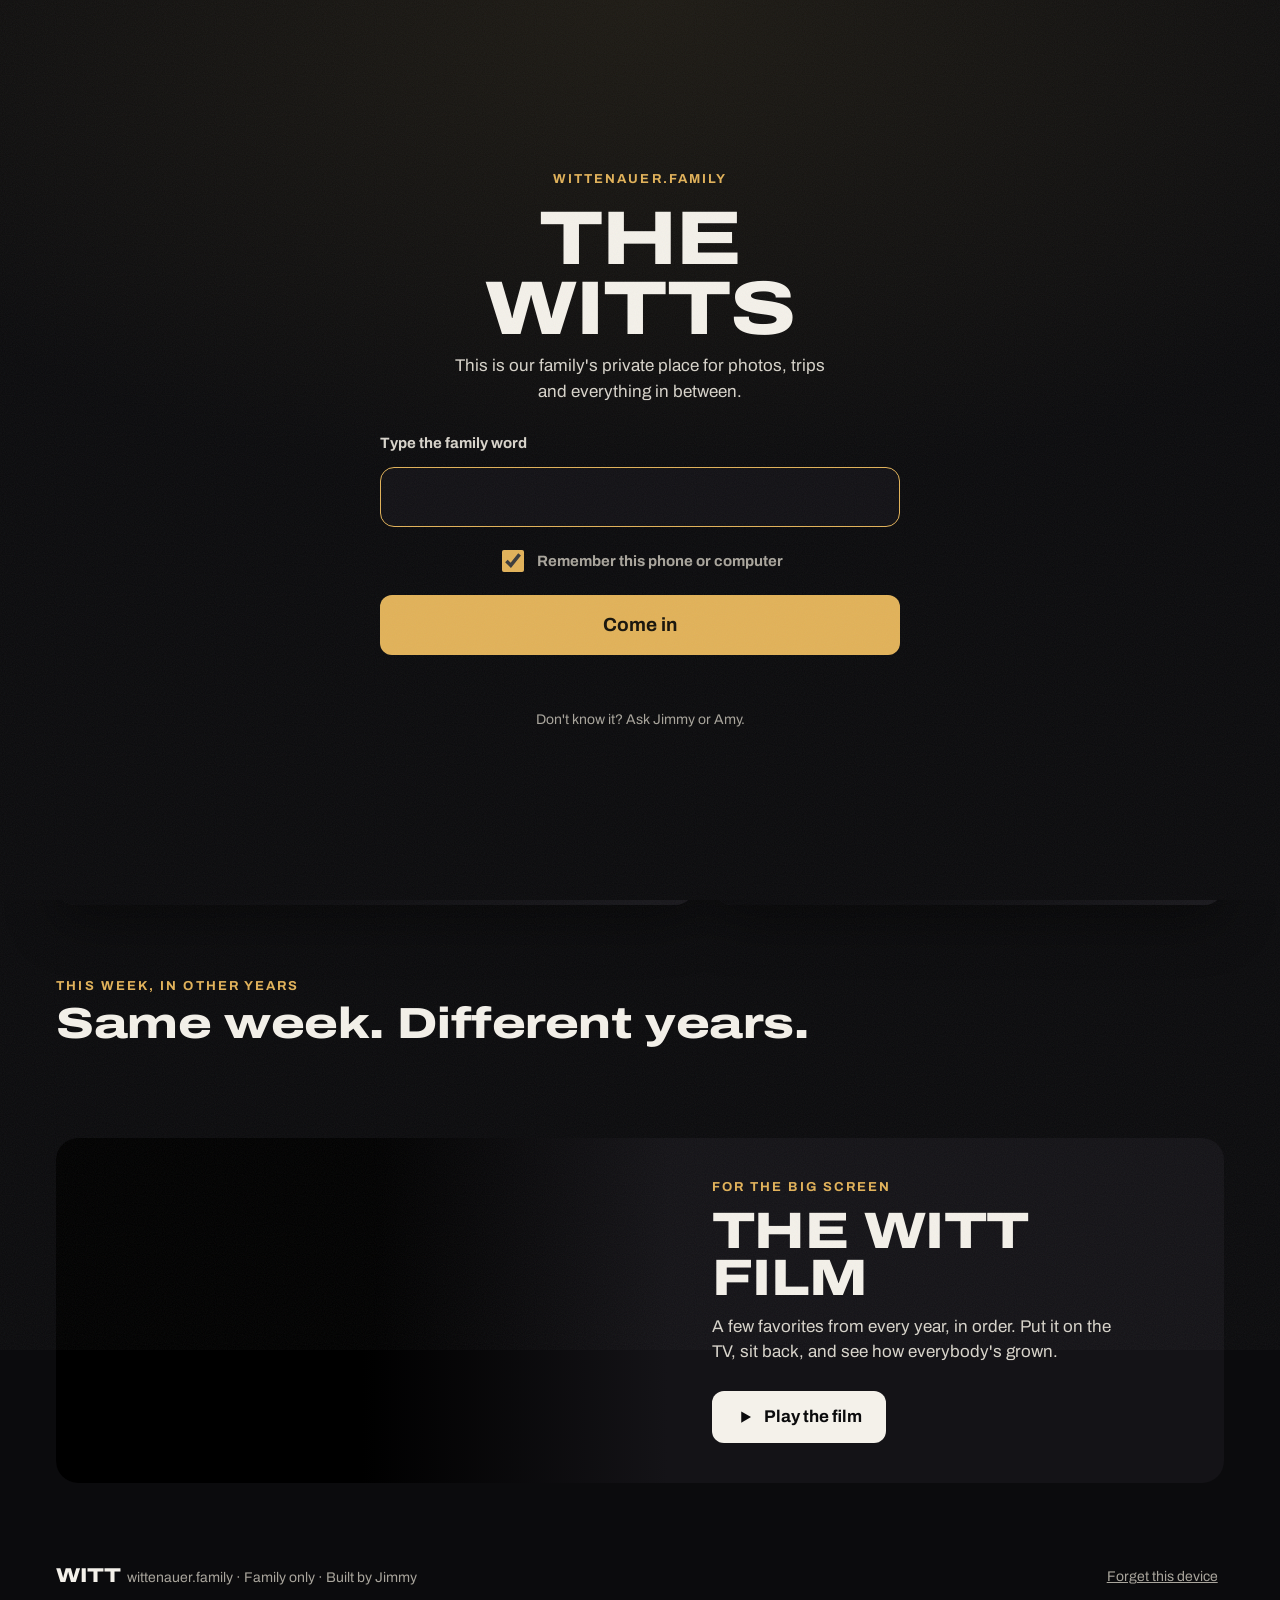
==== index.html @ 907e47e2 "Who's adding: per-person uploads, Just added, new since last visit" ====
<!doctype html>
<html lang="en">
<head>
<meta charset="utf-8">
<meta name="viewport" content="width=device-width,initial-scale=1,viewport-fit=cover">
<meta name="robots" content="noindex,nofollow">
<meta name="witt-root" content="./">
<meta name="theme-color" content="#0B0B0D">
<link rel="icon" href="favicon.png" type="image/png">
<link rel="apple-touch-icon" href="apple-touch-icon.png">
<link rel="manifest" href="manifest.webmanifest">
<meta name="apple-mobile-web-app-title" content="The Witts">
<title>The Wittenauers</title>
<link rel="preconnect" href="https://fonts.googleapis.com">
<link rel="preconnect" href="https://fonts.gstatic.com" crossorigin>
<link rel="stylesheet" href="https://fonts.googleapis.com/css2?family=Archivo:wdth,wght@62..125,400..900&display=swap">
<link rel="stylesheet" href="assets/witt.css?v=4">
<style>
/* ---------- Hero: the family film ---------- */
.hero{position:relative;height:74vh;height:74svh;min-height:560px;overflow:hidden;background:#000}
.hf{position:absolute;inset:0;opacity:0;transition:opacity 1.6s ease}
.hf.on{opacity:1}
.hf img{width:100%;height:100%;object-fit:cover}
.shade{position:absolute;inset:0;background:
  linear-gradient(to bottom,rgba(11,11,13,.7) 0%,rgba(11,11,13,0) 24%),
  linear-gradient(to top,#0B0B0D 0%,rgba(11,11,13,.72) 34%,rgba(11,11,13,.12) 70%),
  linear-gradient(90deg,rgba(11,11,13,.6) 0%,rgba(11,11,13,0) 60%)}
.top{position:absolute;top:0;left:0;right:0;z-index:5;display:flex;align-items:center;justify-content:space-between;gap:16px;padding:22px clamp(20px,4.4vw,64px);padding-top:max(22px,env(safe-area-inset-top))}
.logo{display:flex;align-items:baseline;gap:12px}
.logo b{font-size:28px}
.logo span{font-size:13px;letter-spacing:.16em;text-transform:uppercase;color:var(--ink2)}
.top nav{display:flex;gap:6px}
.top nav a{min-height:44px;display:inline-flex;align-items:center;padding:0 16px;border-radius:22px;font-weight:600;font-size:15px;color:var(--ink2)}
.top nav a:hover{color:var(--ink);background:rgba(255,255,255,.1)}
.navadd{min-height:44px;display:inline-flex;align-items:center;gap:8px;padding:0 18px;border-radius:22px;border:0;background:var(--gold);color:var(--gold-ink);font-weight:700;font-size:15px;cursor:pointer;margin-left:6px}
.navadd svg{width:16px;height:16px}
.stamp{position:absolute;z-index:5;top:96px;right:clamp(20px,4.4vw,64px);text-align:right;opacity:0;transition:opacity .8s}
.unlocked .stamp{opacity:1}
.stamp .sy{font-size:44px;line-height:1;transition:opacity .5s}
.stamp .sl{font-size:14px;color:var(--ink2);margin-top:4px;transition:opacity .5s}
.segs{display:flex;gap:4px;justify-content:flex-end;margin-top:12px}
.segs i{width:22px;height:3px;border-radius:2px;background:rgba(255,255,255,.25);overflow:hidden;position:relative}
.segs i.done{background:rgba(226,178,89,.75)}
.segs i.cur::after{content:"";position:absolute;inset:0;background:var(--gold);transform-origin:left;animation:seg 6s linear forwards}
@keyframes seg{from{transform:scaleX(0)}to{transform:scaleX(1)}}
.head{position:absolute;z-index:5;left:clamp(20px,4.4vw,64px);right:clamp(20px,4.4vw,64px);bottom:96px}
.head .eyebrow{opacity:0;transform:translateY(10px);transition:all .8s .3s}
.head h1{margin:12px 0 0;font-size:clamp(28px,8.3vw,124px);white-space:nowrap}
.head h1 .l1{display:block;font-size:max(14px,.42em);letter-spacing:.02em;margin-bottom:.12em;color:var(--ink2)}
.head h1 .w{display:inline-block;opacity:0;transform:translateY(30px)}
.unlocked .head h1 .w{animation:rise 1s cubic-bezier(.2,.7,.2,1) forwards}
.unlocked .head .eyebrow{opacity:1;transform:none}
.instant .head h1 .w{animation-duration:.01s!important;animation-delay:0s!important}
.head .row{display:flex;align-items:center;gap:18px;flex-wrap:wrap;margin-top:22px;opacity:0;transition:opacity .8s .9s}
.unlocked .head .row{opacity:1}
.head .row p{margin:0;font-size:clamp(17px,1.6vw,21px);color:var(--ink2)}
@keyframes rise{to{opacity:1;transform:none}}

/* ---------- The two doors ---------- */
.doors{position:relative;z-index:6;margin:-64px auto 0;max-width:1440px;padding:0 clamp(20px,4.4vw,64px);display:grid;grid-template-columns:1.25fr 1fr;gap:18px}
.door{position:relative;display:block;min-height:250px;border-radius:20px;overflow:hidden;background:var(--bg3);isolation:isolate;box-shadow:0 20px 50px rgba(0,0,0,.45);transition:transform .25s ease, box-shadow .25s ease}
.door:hover{transform:translateY(-4px);box-shadow:0 28px 60px rgba(0,0,0,.55)}
.door .bgi{position:absolute;inset:0;z-index:-2;opacity:0;transition:opacity 1s ease, transform 1.2s ease}
.door .bgi.on{opacity:1}
.door:hover .bgi{transform:scale(1.04)}
.door .bgi img{width:100%;height:100%;object-fit:cover}
.door::before{content:"";position:absolute;inset:0;z-index:-1;background:linear-gradient(90deg,rgba(8,8,10,.92) 0%,rgba(8,8,10,.72) 45%,rgba(8,8,10,.15) 100%)}
.door .in{padding:26px 28px;display:flex;flex-direction:column;height:100%;min-height:250px;justify-content:space-between;gap:16px}
.door h2{margin:8px 0 6px;font-size:clamp(30px,3.2vw,46px)}
.door p{margin:0;color:var(--ink2);max-width:420px;font-size:16px}
.door .go{display:inline-flex;align-items:center;gap:10px;font-weight:700;color:var(--gold)}
.door .go svg{width:20px;height:20px;transition:transform .2s}
.door:hover .go svg{transform:translateX(4px)}
.badge.new::before{content:"";width:8px;height:8px;border-radius:50%;background:var(--live);box-shadow:0 0 0 4px rgba(255,90,78,.25)}
.badge{display:inline-flex;align-items:center;gap:8px;font-size:13px;letter-spacing:.14em;text-transform:uppercase;font-weight:800;color:var(--gold)}
.live-dot{width:10px;height:10px;border-radius:5px;background:var(--live);box-shadow:0 0 0 0 rgba(255,90,78,.7);animation:pulse 1.8s infinite}
@keyframes pulse{0%{box-shadow:0 0 0 0 rgba(255,90,78,.6)}70%{box-shadow:0 0 0 10px rgba(255,90,78,0)}100%{box-shadow:0 0 0 0 rgba(255,90,78,0)}}
.week{display:flex;gap:6px;margin-top:2px}
.week span{width:34px;height:34px;border-radius:17px;display:grid;place-items:center;font-size:13px;font-weight:800;border:1.5px solid rgba(255,255,255,.28);color:var(--ink2)}
.week span.past{background:rgba(226,178,89,.22);border-color:transparent;color:var(--ink)}
.week span.now{background:var(--gold);border-color:var(--gold);color:var(--gold-ink)}
.strip{display:flex;gap:8px;margin-top:4px}
.strip i{width:64px;height:64px;border-radius:10px;overflow:hidden;display:block}
.strip i img{width:100%;height:100%;object-fit:cover;opacity:0;transition:opacity .6s}
.strip i img.on{opacity:1}

/* ---------- Sections ---------- */
.facerow{display:flex;gap:22px;overflow-x:auto;scrollbar-width:none;padding:6px 4px 10px;-webkit-overflow-scrolling:touch}
.facerow::-webkit-scrollbar{display:none}
.hface{flex:none;width:112px;text-align:center;color:var(--ink)}
.hface i{display:block;width:112px;height:112px;border-radius:50%;overflow:hidden;position:relative;background:#1C1B20;box-shadow:0 0 0 2px rgba(255,255,255,.08);transition:box-shadow .25s ease, transform .25s ease}
.hface i b{position:absolute;inset:0;display:grid;place-items:center;font-size:40px;font-stretch:125%;font-weight:800;color:#5A5760}
.hface i img{position:relative;width:100%;height:100%;object-fit:cover;opacity:0;transition:opacity .6s ease}
.hface i img.on{opacity:1}
@media (hover:hover){.hface:hover i{box-shadow:0 0 0 3px var(--gold);transform:translateY(-3px)}}
.hface:focus-visible i{box-shadow:0 0 0 3px var(--gold);transform:translateY(-3px)}
.hface:focus-visible{outline:none}
.hface .nm{display:block;margin-top:10px;font-weight:700;font-size:16px;white-space:nowrap;overflow:hidden;text-overflow:ellipsis}
@media (max-width:820px){.facerow{gap:14px;margin:0 -20px;padding:6px 20px 10px}.hface{width:86px}.hface i{width:86px;height:86px}.hface i b{font-size:32px}.hface .nm{font-size:15px}}
.sec{max-width:1440px;margin:0 auto;padding:72px clamp(20px,4.4vw,64px) 0}
.sec h2.t{margin:8px 0 22px;font-size:clamp(28px,3.4vw,48px)}
.cards{display:grid;grid-template-columns:repeat(3,minmax(0,1fr));gap:18px}
.card{position:relative;display:block;border-radius:16px;overflow:hidden;aspect-ratio:4/3}
.card img{width:100%;height:100%;object-fit:cover;opacity:0;transition:opacity .8s, transform .6s}
.card img.on{opacity:1}
.card:hover img{transform:scale(1.04)}
.card .ov{position:absolute;inset:auto 0 0 0;padding:70px 20px 18px;background:linear-gradient(to top,rgba(0,0,0,.85),rgba(0,0,0,0))}
.card .ov b{display:block;font-size:22px;font-stretch:125%;font-weight:800;line-height:1.1}
.card .ov small{font-size:13px;letter-spacing:.12em;text-transform:uppercase;font-weight:800;color:var(--gold)}
.film{position:relative;display:grid;grid-template-columns:1.1fr 1fr;align-items:center;gap:0;border-radius:22px;overflow:hidden;background:var(--bg2);min-height:340px}
.film .poster{position:relative;height:100%;min-height:340px;background:#000}
.film .poster img{position:absolute;inset:0;width:100%;height:100%;object-fit:cover;object-position:50% 28%;opacity:0;transition:opacity 1s}
.film .poster img.on{opacity:.9}
.film .poster::after{content:"";position:absolute;inset:0;background:linear-gradient(90deg,rgba(20,19,23,0) 50%,var(--bg2) 100%)}
.film .txt{padding:40px 44px}
.film h2{margin:10px 0 12px;font-size:clamp(34px,4vw,60px)}
.film p{margin:0 0 26px;color:var(--ink2);max-width:420px}
footer{max-width:1440px;margin:0 auto;padding:72px clamp(20px,4.4vw,64px) max(48px,env(safe-area-inset-bottom));display:flex;justify-content:space-between;align-items:center;gap:16px;flex-wrap:wrap;color:var(--mute);font-size:14px}
footer button{background:none;border:0;color:var(--mute);text-decoration:underline;cursor:pointer;min-height:44px;font-size:14px}

/* ---------- Phone ---------- */
@media (max-width:820px){
  .hero{height:56vh;height:56svh;min-height:430px}
  .top nav{display:none}
  .stamp{top:max(26px,env(safe-area-inset-top));right:20px}
  .stamp .sy{font-size:26px}
  .segs{margin-top:8px}
  .stamp .sl{display:none}
  .segs i{width:12px}
  .head{bottom:58px}
  .head .row{margin-top:14px}
  .head .row p{display:none}
  .head .row{gap:10px}
  #playHero{display:none}
  .head .btn{min-height:46px;padding:0 18px;font-size:15px}
  .doors{grid-template-columns:1fr;margin-top:-34px;gap:14px}
  .door,.door .in{min-height:0}
  .door .in{padding:20px 20px 18px;gap:12px}
  .door::before{background:linear-gradient(90deg,rgba(8,8,10,.94) 0%,rgba(8,8,10,.8) 60%,rgba(8,8,10,.58) 100%)}
  .shade{background:linear-gradient(to bottom,rgba(11,11,13,.7) 0%,rgba(11,11,13,0) 22%),linear-gradient(to top,#0B0B0D 0%,rgba(11,11,13,.82) 38%,rgba(11,11,13,.2) 72%)}
  .door h2{font-size:30px;margin:6px 0 4px}
  .door p{font-size:15px}
  .week span{width:31px;height:31px;font-size:13px}
  .strip{display:none}
  .sec{padding-top:52px}
  .cards{display:flex;overflow-x:auto;scroll-snap-type:x mandatory;scroll-padding:0 20px;gap:12px;margin:0 -20px;padding:0 20px 6px;scrollbar-width:none}
  .cards::-webkit-scrollbar{display:none}
  .card{flex:0 0 78%;scroll-snap-align:start}
  .film{grid-template-columns:1fr}
  .film .poster{min-height:220px}
  .film .poster::after{background:linear-gradient(to bottom,rgba(20,19,23,0) 55%,var(--bg2) 100%)}
  .film .txt{padding:6px 22px 26px}
  .film .btn{width:100%}
}
</style>
<script src="assets/photos.js?v=3"></script>
<script src="assets/vault.js?v=4"></script>
</head>
<body>

<div class="gate" id="gate">
  <div class="grain" aria-hidden="true"></div>
  <div class="gate-in">
    <div class="eyebrow">wittenauer.family</div>
    <h1 class="xd"><span style="animation-delay:.1s">THE</span> <span style="animation-delay:.35s">WITTS</span></h1>
    <p>This is our family's private place for photos, trips and everything in between.</p>
    <form autocomplete="off">
      <label for="word">Type the family word</label>
      <input id="word" name="word" type="text" autocapitalize="none" autocorrect="off" spellcheck="false" enterkeyhint="go" required>
      <label class="remember"><input id="remember" type="checkbox" checked> Remember this phone or computer</label>
      <button class="btn btn-gold" type="submit" style="width:100%;min-height:60px;font-size:19px">Come in</button>
      <div class="err" role="alert"></div>
    </form>
    <div class="help">Don't know it? Ask Jimmy or Amy.</div>
  </div>
</div>

<header class="hero" id="hero">
  <div class="hf"></div><div class="hf"></div>
  <div class="shade"></div>
  <div class="top">
    <a class="logo" href="./"><b class="xd">WITT</b><span>Family</span></a>
    <nav aria-label="Main">
      <a href="photos/">Photos</a>
      <a href="hiltonhead/" id="navTrip">Hilton Head</a>
      <button type="button" class="navadd" data-add><svg viewBox="0 0 24 24" fill="none" stroke="currentColor" stroke-width="2.2" stroke-linecap="round" stroke-linejoin="round" aria-hidden="true"><path d="M12 16V4M6 10l6-6 6 6M4 20h16"/></svg>Add photos</button>
    </nav>
  </div>
  <div class="stamp" aria-live="polite"><div class="sy xd" id="sy"></div><div class="sl" id="sl"></div><div class="segs" id="segs" aria-hidden="true"></div></div>
  <div class="head">
    <div class="eyebrow">Every Witt, every year</div>
    <h1 class="xd"><span class="l1"><span class="w" style="animation-delay:.15s">THE</span></span><span class="w" style="animation-delay:.35s">WITTENAUERS</span></h1>
    <div class="row">
      <button class="btn btn-gold btn-add" type="button" data-add><svg viewBox="0 0 24 24" fill="none" stroke="currentColor" stroke-width="2.2" stroke-linecap="round" stroke-linejoin="round" aria-hidden="true"><path d="M12 16V4M6 10l6-6 6 6M4 20h16"/></svg>Add photos &amp; videos</button>
      <button class="btn btn-glass" id="playHero" type="button">
        <svg width="18" height="18" viewBox="0 0 24 24" fill="currentColor" aria-hidden="true"><path d="M7 4.5v15l13-7.5z"/></svg>Play the family film</button>
      <p>Our photos, our trips, and our people. All in one place.</p>
    </div>
  </div>
</header>

<main>
  <section class="doors" aria-label="Where to?">
    <a class="door" id="tripDoor" href="hiltonhead/">
      <div class="bgi" data-id="b21a"></div>
      <div class="in">
        <div>
          <div class="badge" id="tripBadge"><i class="live-dot" id="tripDot" hidden></i><span id="tripStatus">The trip app</span></div>
          <h2 class="xd">HILTON HEAD 2026</h2>
          <p id="tripLine">Today's plan, the Witt Cup scoreboard, and the trip genie.</p>
        </div>
        <div class="week" id="week" aria-hidden="true"></div>
        <span class="go">Open the trip app <svg viewBox="0 0 24 24" fill="none" stroke="currentColor" stroke-width="2.2" stroke-linecap="round" stroke-linejoin="round" aria-hidden="true"><path d="M5 12h14M13 6l6 6-6 6"/></svg></span>
      </div>
    </a>
    <a class="door" id="photoDoor" href="photos/">
      <div class="bgi" data-id="c19a"></div>
      <div class="in">
        <div>
          <div class="badge" id="photoBadge">Family photos</div>
          <h2 class="xd">FAMILY PHOTOS</h2>
          <p>Christmas mornings, beach weeks, the wedding. Tap any photo to see it big or save it.</p>
        </div>
        <div class="strip" aria-hidden="true"><i class="shim"><img data-lazy="w26m" alt=""></i><i class="shim"><img data-lazy="b21b" alt=""></i><i class="shim"><img data-lazy="e19b" alt=""></i><i class="shim"><img data-lazy="c25d" alt=""></i></div>
        <span class="go">Open photos <svg viewBox="0 0 24 24" fill="none" stroke="currentColor" stroke-width="2.2" stroke-linecap="round" stroke-linejoin="round" aria-hidden="true"><path d="M5 12h14M13 6l6 6-6 6"/></svg></span>
      </div>
    </a>
  </section>

  <section class="sec" id="peopleSec" hidden>
    <div class="eyebrow">Find yourself</div>
    <h2 class="t xd">Tap a face. See every photo.</h2>
    <div class="facerow" id="facerow"></div>
  </section>

  <section class="sec" id="weekSec">
    <div class="eyebrow" id="weekEyebrow">This week, in other years</div>
    <h2 class="t xd" id="weekTitle">Same week. Different years.</h2>
    <div class="cards" id="cards"></div>
  </section>

  <section class="sec">
    <div class="film">
      <div class="poster"><img data-lazy="w26m" alt="Amy dancing at the wedding"></div>
      <div class="txt">
        <div class="eyebrow">For the big screen</div>
        <h2 class="xd">THE WITT FILM</h2>
        <p>A few favorites from every year, in order. Put it on the TV, sit back, and see how everybody's grown.</p>
        <button class="btn btn-light" id="playFilm" type="button">
          <svg width="18" height="18" viewBox="0 0 24 24" fill="currentColor" aria-hidden="true"><path d="M7 4.5v15l13-7.5z"/></svg>Play the film</button>
      </div>
    </div>
  </section>
</main>

<footer>
  <span><b class="xd" style="color:var(--ink);font-size:20px">WITT</b>&nbsp;&nbsp;wittenauer.family · Family only · Built by Jimmy</span>
  <button type="button" id="forget">Forget this device</button>
</footer>

<script>
(function () {
  "use strict";
  var P = window.WITT_PHOTOS, byId = {};
  P.forEach(function (p) { byId[p.id] = p; });
  var small = matchMedia("(max-width: 820px)").matches;
  var SIZE = small ? "m" : "f";
  var MON = ["Jan","Feb","Mar","Apr","May","Jun","Jul","Aug","Sep","Oct","Nov","Dec"];

  /* The film in the hero: a few favorites from each year, in order. */
  var SLIDES = [
    ["e19a", "2019", "Easter at the house"],
    ["c19a", "2019", "Christmas morning"],
    ["b21a", "2021", "Beach week"],
    ["b21b", "2021", "On the beach"],
    ["s22a", "2022", "Summer by the water"],
    ["b24a", "2024", "Beach week, again"],
    ["c25c", "2025", "Christmas"],
    ["w26j", "2026", "The wedding"],
    ["w26m", "2026", "The dance"]
  ];
  var layers = document.querySelectorAll(".hf"), cur = 0, idx = -1, segs = document.getElementById("segs"), kb = 0;
  var reduce = matchMedia("(prefers-reduced-motion: reduce)").matches;
  SLIDES.forEach(function () { segs.appendChild(document.createElement("i")); });
  /* Each slide waits until its photo is ready, so slow connections never pile up. */
  function nextSlide() {
    var k = (idx + 1) % SLIDES.length, s = SLIDES[k], p = byId[s[0]];
    return Vault.url(s[0], SIZE).then(function (u) {
      return new Promise(function (res) {
        var im = new Image(); im.onload = im.onerror = function () { res(u); }; im.src = u;
      });
    }).then(function (u) {
      idx = k;
      var nx = 1 - cur, L = layers[nx];
      L.innerHTML = '<img alt="' + p.caption + '" src="' + u + '" style="object-position:' + p.focus + '">';
      if (!reduce) L.firstChild.classList.add("kb" + (kb++ % 4 + 1));
      requestAnimationFrame(function () { L.classList.add("on"); layers[cur].classList.remove("on"); cur = nx; });
      document.getElementById("sy").textContent = s[1]; document.getElementById("sl").textContent = s[2];
      [].forEach.call(segs.children, function (el, n) { el.className = n < idx ? "done" : (n === idx ? "cur" : ""); });
      Vault.url(SLIDES[(idx + 1) % SLIDES.length][0], SIZE);
      setTimeout(nextSlide, 6000);
    }).catch(function () { setTimeout(nextSlide, 3000); });
  }

  /* Hilton Head card: changes itself before, during and after the trip. Dates are in the locked settings. */
  function trip(cfg) {
    var T = cfg.trip, t = Witt.todayNY(), d = Witt.dayDiff(T.start, t);
    var door = document.getElementById("tripDoor"), st = document.getElementById("tripStatus"), dot = document.getElementById("tripDot"), line = document.getElementById("tripLine");
    var wk = document.getElementById("week"), L = ["S", "M", "T", "W", "T", "F", "S"], days = Witt.dayDiff(T.start, T.end) + 1;
    if (t > T.gone) { door.remove(); var n = document.getElementById("navTrip"); if (n) n.remove(); document.querySelector(".doors").style.gridTemplateColumns = "1fr"; return; }
    for (var k = 0; k < days; k++) { var s = document.createElement("span"); s.textContent = L[k % 7]; if (k < d) s.className = "past"; if (k === d) s.className = "now"; wk.appendChild(s); }
    if (d < 0) { st.textContent = d === -1 ? "Starts tomorrow" : "Starts in " + (-d) + " days"; }
    else if (t <= T.end) { dot.hidden = false; st.textContent = "Live · Day " + (d + 1) + " of " + days; door.setAttribute("aria-label", "Hilton Head 2026, live now, day " + (d + 1) + " of " + days + ". Open the trip app."); }
    else { st.textContent = "That's a wrap"; line.textContent = "Relive the week: the plan, the Witt Cup results, and everyone's photos."; wk.querySelectorAll("span").forEach(function (s) { s.className = "past"; }); }
  }

  /* This week, in other years (falls back to favorites when nothing matches). */
  function week(pool, thin) {
    var t = Witt.todayNY(), list = Witt.thisWeekOtherYears(pool || P, t, 10), box = document.getElementById("cards");
    if (thin) { /* one photo per year so the three cards feel different */
      var seen = {}; list = list.filter(function (p) { return !p.video; }).filter(function (p) { var y = p.date.slice(0, 4); if (seen[y]) return false; seen[y] = 1; return true; });
      document.getElementById("weekEyebrow").textContent = "This week, in other years";
      document.getElementById("weekTitle").textContent = "Same week. Different years.";
    }
    list = list.slice(0, 3); box.innerHTML = "";
    if (!list.length) {
      document.getElementById("weekEyebrow").textContent = "From the family archive";
      document.getElementById("weekTitle").textContent = "A few favorites.";
      list = ["b21a", "c19a", "w26m"].map(function (id) { return byId[id]; });
    }
    list.forEach(function (p) {
      var a = document.createElement("a"); a.className = "card shim"; a.href = "photos/#p=" + p.id;
      var dd = p.date.split("-"), date = small ? MON[+dd[1] - 1] + " " + (+dd[2]) : Witt.prettyDate(p.date);
      var when = p.ago ? (p.ago === 1 ? "1 year ago" : p.ago + " years ago") + " · " + date : Witt.prettyDate(p.date);
      var cap = p.caption || Witt.prettyDate(p.date);
      if (!p.caption && p.ago) when = (p.ago === 1 ? "1 year ago" : p.ago + " years ago") + (p.dd === 0 ? " today" : " this week");
      a.innerHTML = '<img alt="' + cap + '" style="object-position:' + (p.focus || "50% 40%") + '"><div class="ov"><small>' + when + '</small><b>' + cap + '</b></div>';
      box.appendChild(a); lazyOne(a.querySelector("img"), p, "m");
    });
  }

  function load(img, id, size) { return Vault.url(id, size).then(function (u) { img.onload = function () { img.classList.add("on"); }; img.src = u; }); }
  function lazyOne(img, p, size) {
    var go = function () { Witt.src(p, size).then(function (u) { img.onload = function () { img.classList.add("on"); }; img.src = u; }); };
    if (!("IntersectionObserver" in window)) return go();
    var o = new IntersectionObserver(function (es) { if (es[0].isIntersecting) { o.disconnect(); go(); } }, { rootMargin: "300px" }); o.observe(img);
  }
  /* Everything below the first screen loads only as it scrolls into view. */
  function lazyAll() {
    var imgs = [].slice.call(document.querySelectorAll("img[data-lazy]")).filter(function (i) { return !(small && i.closest(".strip")); });
    var go = function (i) { load(i, i.dataset.lazy, i.closest(".strip") ? "t" : "m"); };
    if (!("IntersectionObserver" in window)) { imgs.forEach(go); return; }
    var io = new IntersectionObserver(function (es) { es.forEach(function (e) { if (e.isIntersecting) { io.unobserve(e.target); go(e.target); } }); }, { rootMargin: "300px" });
    imgs.forEach(function (i) { io.observe(i); });
  }
  function doorArt() {
    document.querySelectorAll(".door .bgi").forEach(function (b) {
      var p = byId[b.dataset.id];
      Vault.url(p.id, "m").then(function (u) { b.innerHTML = '<img alt="" src="' + u + '" style="object-position:' + p.focus + '">'; b.classList.add("on"); });
    });
  }

  function open() {
    var years = P.filter(function (p) { return p.date; }).map(function (p) { return p.date.slice(0, 4); }).sort();
    document.getElementById("photoBadge").textContent = P.length + " photos · " + years[0] + " to " + years[years.length - 1];
    Vault.config().then(trip).catch(function () {});
    week();
    /* Then swap in the full family library: real counts and more "this week" moments. */
    Witt.library().then(function (lib) {
      var items = lib.items; if (!items.length) return;
      LIBITEMS = items;
      var v = items.filter(function (p) { return p.video; }).length, ys = items.map(function (p) { return p.date.slice(0, 4); }).sort();
      document.getElementById("photoBadge").textContent = (items.length - v).toLocaleString() + " photos · " + v + " videos · since " + ys[0];
      if (Witt.thisWeekOtherYears(items, Witt.todayNY(), 10).length) week(items, true);
      try { faceRow(); } catch (e) {}
      Witt.uploaders().catch(function () {});
      Witt.uploads().then(function (list) {
        var n = Witt.newCount(list, Witt.seenMark());
        if (!n) return;
        var b = document.getElementById("photoBadge"); b.textContent = n.toLocaleString() + " new since your last visit"; b.classList.add("new");
      }).catch(function () {});
    }).catch(function () {});
    nextSlide().then(function () { doorArt(); lazyAll(); });
  }
  /* A circle for every named Witt; each one opens their page in Photos. */
  function faceRow() {
    var facesP = Witt.faces(); facesP.catch(function () {});
    Witt.people().then(function (list) {
      if (!list.length) return;
      var row = document.getElementById("facerow"); row.innerHTML = "";
      list.forEach(function (person) {
        var a = document.createElement("a"); a.className = "hface"; a.href = "photos/#person=" + encodeURIComponent(person.id); a.dataset.pid = person.id;
        a.setAttribute("aria-label", person.name + ", " + person.items.length + " photos and videos");
        var i = document.createElement("i"), b = document.createElement("b"), nm = document.createElement("span");
        b.textContent = person.first.charAt(0).toUpperCase(); b.setAttribute("aria-hidden", "true"); i.appendChild(b);
        nm.className = "nm"; nm.textContent = person.first; a.appendChild(i); a.appendChild(nm); row.appendChild(a);
      });
      document.getElementById("peopleSec").hidden = false;
      facesP.then(function (f) {
        row.querySelectorAll(".hface").forEach(function (a) {
          var u = f[a.dataset.pid]; if (!u) return;
          var img = new Image(); img.alt = ""; img.onload = function () { img.classList.add("on"); }; img.src = u; a.querySelector("i").appendChild(img);
        });
      }).catch(function () {});
    }).catch(function () {});
  }
  var LIBITEMS = null;
  var film = function () { Witt.playFilm(LIBITEMS ? Witt.familyFilm(LIBITEMS, 14) : Witt.familyFilm(P), { label: "The Witt film" }); };
  document.getElementById("playHero").onclick = film;
  document.getElementById("playFilm").onclick = film;
  document.querySelectorAll("[data-add]").forEach(function (b) { b.onclick = Witt.addPhotos; });
  document.getElementById("forget").onclick = function () { Vault.forget(); location.reload(); };
  Witt.wireGate(open);
})();
</script>
</body>
</html>
---- assets/witt.css ----
/* wittenauer.family — shared look (Cinema) */
:root{
  --bg:#0B0B0D; --bg2:#141317; --bg3:#1C1B20; --line:#2A2930;
  --ink:#F4F1EA; --ink2:#D8D4CB; --mute:#A9A59C;
  --gold:#E2B259; --gold-ink:#17130A;
  --live:#FF5A4E;
  --r:14px;
  color-scheme:dark;
}
*{box-sizing:border-box}
html{-webkit-text-size-adjust:100%;text-size-adjust:100%}
body{margin:0;background:var(--bg);color:var(--ink);font-family:Archivo,system-ui,-apple-system,sans-serif;font-size:17px;line-height:1.5;-webkit-font-smoothing:antialiased}
a{color:inherit;text-decoration:none}
button{font:inherit;color:inherit}
img{display:block;max-width:100%}
[hidden]{display:none!important}
:focus-visible{outline:3px solid var(--gold);outline-offset:3px;border-radius:6px}
.xd{font-stretch:125%;font-weight:800;letter-spacing:-.01em;line-height:.92}
.eyebrow{font-size:13px;letter-spacing:.16em;text-transform:uppercase;font-weight:700;color:var(--gold)}
.sr{position:absolute;width:1px;height:1px;overflow:hidden;clip:rect(0 0 0 0);white-space:nowrap}

.btn{display:inline-flex;align-items:center;justify-content:center;gap:10px;min-height:52px;padding:0 24px;border-radius:12px;border:0;font-weight:700;font-size:17px;cursor:pointer;white-space:nowrap;transition:transform .15s ease, background .2s ease}
.btn:active{transform:scale(.97)}
.btn-light{background:var(--ink);color:var(--bg)}
.btn-gold{background:var(--gold);color:var(--gold-ink)}
.btn-glass{background:rgba(255,255,255,.14);color:var(--ink);-webkit-backdrop-filter:blur(10px);backdrop-filter:blur(10px)}
.btn-glass:hover{background:rgba(255,255,255,.22)}
.icon-btn{width:48px;height:48px;border-radius:24px;border:0;display:grid;place-items:center;background:rgba(255,255,255,.12);cursor:pointer;-webkit-backdrop-filter:blur(10px);backdrop-filter:blur(10px)}
.icon-btn:hover{background:rgba(255,255,255,.22)}
.icon-btn svg{width:22px;height:22px}

/* ---------- The family-word door ---------- */
.gate{position:fixed;inset:0;z-index:900;display:grid;place-items:center;padding:24px;background:radial-gradient(120% 90% at 50% 0%, #1d1a14 0%, #0B0B0D 60%);transition:opacity .9s ease, visibility .9s}
.gate.gone{opacity:0;visibility:hidden}
.gate-in{width:100%;max-width:520px;text-align:center}
.gate h1{margin:14px 0 10px;font-size:clamp(40px,11vw,76px)}
.gate h1 span{display:inline-block;opacity:0;transform:translateY(18px);animation:rise .9s cubic-bezier(.2,.7,.2,1) forwards}
.gate p{margin:0 auto 28px;color:var(--ink2);max-width:380px}
.gate form{display:grid;gap:12px}
.gate label{font-weight:700;font-size:15px;color:var(--ink2);text-align:left}
.gate input[type=text]{width:100%;height:60px;border-radius:14px;border:1.5px solid #3A3840;background:#121115;color:var(--ink);font:600 22px Archivo,system-ui,sans-serif;padding:0 18px;text-align:center;letter-spacing:.04em}
.gate input:focus{outline:none;border-color:var(--gold)}
.gate .remember{display:flex;align-items:center;justify-content:center;gap:10px;font-size:15px;color:var(--mute);min-height:44px;cursor:pointer}
.gate .remember input{width:22px;height:22px;accent-color:var(--gold)}
.gate .err{min-height:24px;color:#FF9B8F;font-size:15px;font-weight:600}
.gate .help{margin-top:18px;font-size:14px;color:var(--mute)}
.gate.shake .gate-in{animation:shake .45s ease}
.grain{pointer-events:none;position:fixed;inset:-50%;z-index:2;opacity:.06;background-image:url("data:image/svg+xml;utf8,<svg xmlns='http://www.w3.org/2000/svg' width='160' height='160'><filter id='n'><feTurbulence type='fractalNoise' baseFrequency='.9' numOctaves='2' stitchTiles='stitch'/></filter><rect width='100%' height='100%' filter='url(%23n)'/></svg>")}
@keyframes grain{0%{transform:translate(0,0)}20%{transform:translate(-3%,2%)}40%{transform:translate(2%,-3%)}60%{transform:translate(-2%,-1%)}80%{transform:translate(3%,3%)}100%{transform:translate(0,0)}}
@keyframes rise{to{opacity:1;transform:none}}
@keyframes shake{20%{transform:translateX(-10px)}40%{transform:translateX(10px)}60%{transform:translateX(-6px)}80%{transform:translateX(6px)}}

/* ---------- Full-screen film / slideshow ---------- */
.show{position:fixed;inset:0;z-index:1000;background:#000;overflow:hidden;cursor:none}
.show.ui{cursor:default}
.show .layer{position:absolute;inset:0;opacity:0;transition:opacity 1.4s ease}
.show .layer.on{opacity:1}
.show .layer img{width:100%;height:100%;object-fit:contain}
.show .layer.cover img{object-fit:cover}
.show .layer .bgblur{position:absolute;inset:-40px;background-size:cover;background-position:center;filter:blur(40px) brightness(.35);transform:scale(1.1)}
.show .layer img.photo{position:relative}
.kb1{animation:kb1 7s ease-out forwards}.kb2{animation:kb2 7s ease-out forwards}.kb3{animation:kb3 7s ease-out forwards}.kb4{animation:kb4 7s ease-out forwards}
@keyframes kb1{from{transform:scale(1.02)}to{transform:scale(1.12) translate(-1.5%,-1%)}}
@keyframes kb2{from{transform:scale(1.12) translate(1.5%,1%)}to{transform:scale(1.02)}}
@keyframes kb3{from{transform:scale(1.04) translate(-1%,1%)}to{transform:scale(1.13) translate(1.5%,-1%)}}
@keyframes kb4{from{transform:scale(1.13)}to{transform:scale(1.03) translate(-1%,1%)}}
.show .title{position:absolute;inset:0;display:grid;place-items:center;text-align:center;opacity:0;transition:opacity 1s ease}
.show .title.on{opacity:1}
.show .title .yr{font-size:clamp(96px,22vw,260px);color:var(--ink)}
.show .title .yr.long{font-size:clamp(34px,9vw,160px);overflow-wrap:anywhere;padding:0 16px}
.show .title .sub{margin-top:12px}
.show .cap{position:absolute;left:0;right:0;bottom:0;padding:120px 40px 34px;background:linear-gradient(to top,rgba(0,0,0,.75),rgba(0,0,0,0));display:flex;align-items:flex-end;justify-content:space-between;gap:20px;transition:opacity .8s}
.show .cap .y{font-size:clamp(34px,6vw,64px)}
.show .cap .c{font-size:clamp(16px,2.2vw,22px);color:var(--ink2);margin-top:6px}
.show .bar{position:absolute;top:0;left:0;right:0;height:3px;background:rgba(255,255,255,.15)}
.show .bar i{display:block;height:100%;width:0;background:var(--gold)}
.show .ctl{position:absolute;top:max(16px,env(safe-area-inset-top));right:max(16px,env(safe-area-inset-right));display:flex;gap:10px;opacity:0;transition:opacity .3s}
.show.ui .ctl{opacity:1}
.show .nav{position:absolute;top:50%;transform:translateY(-50%);opacity:0;transition:opacity .3s}
.show.ui .nav{opacity:1}
.show .nav.prev{left:16px}.show .nav.next{right:16px}
.show .paused{position:absolute;top:22px;left:20px;font-size:14px;font-weight:700;letter-spacing:.12em;text-transform:uppercase;color:var(--gold);opacity:0;transition:opacity .3s}
.show.is-paused .paused{opacity:1}
@media (max-width:700px){.show .cap{padding:90px 20px 28px}.show .nav{display:none}}
@media (prefers-reduced-motion:reduce){.kb1,.kb2,.kb3,.kb4{animation:none}.grain{display:none}.gate h1 span{animation:none;opacity:1;transform:none}}

/* Soft shimmer while a locked photo is opening */
.shim{background:linear-gradient(100deg,#1C1B20 30%,#26252B 50%,#1C1B20 70%) #1C1B20;background-size:300% 100%;animation:shim 1.6s ease-in-out infinite}
@keyframes shim{from{background-position:100% 0}to{background-position:0 0}}
@media (prefers-reduced-motion:reduce){.shim{animation:none}}

/* ---------- Add photos & videos sheet ---------- */
.up-wrap{position:fixed;inset:0;z-index:950;background:rgba(0,0,0,.6);display:flex;align-items:flex-end;justify-content:center}
.up{position:relative;width:100%;max-width:520px;max-height:92vh;max-height:92dvh;overflow-y:auto;overscroll-behavior:contain;background:#17161A;border-radius:22px 22px 0 0;padding:22px 22px max(26px,env(safe-area-inset-bottom));box-shadow:0 -10px 40px rgba(0,0,0,.5);animation:upin .3s cubic-bezier(.2,.8,.2,1)}
@keyframes upin{from{transform:translateY(40px);opacity:0}}
.up h2{margin:0 52px 6px 0;font-size:28px}
.up .lead{margin:0 0 16px;color:var(--ink2);font-size:16px}
.up ol{list-style:none;margin:0 0 18px;padding:0;display:grid;gap:12px;font-size:16px}
.up li{display:flex;gap:12px;align-items:flex-start}
.up li b.n{flex:0 0 28px;height:28px;border-radius:14px;background:#2A2930;display:grid;place-items:center;font-size:14px}
.up .pw{display:inline-block;margin-top:4px;background:#26231C;border:1px solid var(--gold);color:var(--gold);font-weight:800;padding:4px 10px;border-radius:8px;letter-spacing:.04em}
.up .go{width:100%;min-height:58px;font-size:18px}
.up .x{position:absolute;right:14px;top:14px}
@media (min-width:821px){.up-wrap{align-items:center}.up{border-radius:22px}}
.btn-add svg{width:20px;height:20px}
.up .who{display:grid;grid-template-columns:repeat(auto-fill,minmax(76px,1fr));gap:14px 10px;margin:4px 0 14px;padding:4px 2px}
.wface{border:0;background:none;padding:0;cursor:pointer;color:var(--ink);text-align:center;font:inherit}
.wface i{display:block;position:relative;width:68px;height:68px;margin:0 auto;border-radius:50%;overflow:hidden;background:#26252B;box-shadow:0 0 0 2px rgba(255,255,255,.08)}
.wface i b,.hi .wf b{position:absolute;inset:0;display:grid;place-items:center;font-size:26px;font-stretch:125%;font-weight:800;color:#A9A59C}
.wface i img,.hi .wf img{position:relative;width:100%;height:100%;object-fit:cover}
.wface span{display:block;margin-top:6px;font-size:14px;font-weight:700;white-space:nowrap;overflow:hidden;text-overflow:ellipsis}
.wface:focus-visible{outline:none}
.wface:focus-visible i{box-shadow:0 0 0 3px var(--gold)}
@media (hover:hover){.wface:hover i{box-shadow:0 0 0 3px var(--gold)}}
.up .notme{display:block;width:100%;min-height:48px;margin-top:10px;border:0;background:none;color:var(--gold);font:700 15px Archivo,system-ui,sans-serif;cursor:pointer}
.up .notme.someone,.up .notme:not(.back){border:1.5px solid #3A3840;border-radius:12px;color:var(--ink2)}
.up .hi{display:flex;align-items:center;gap:14px;margin:0 52px 6px 0}
.up .hi h2{margin:0}
.hi .wf{flex:none;position:relative;display:block;width:56px;height:56px;border-radius:50%;overflow:hidden;background:#26252B;box-shadow:0 0 0 2px var(--gold)}
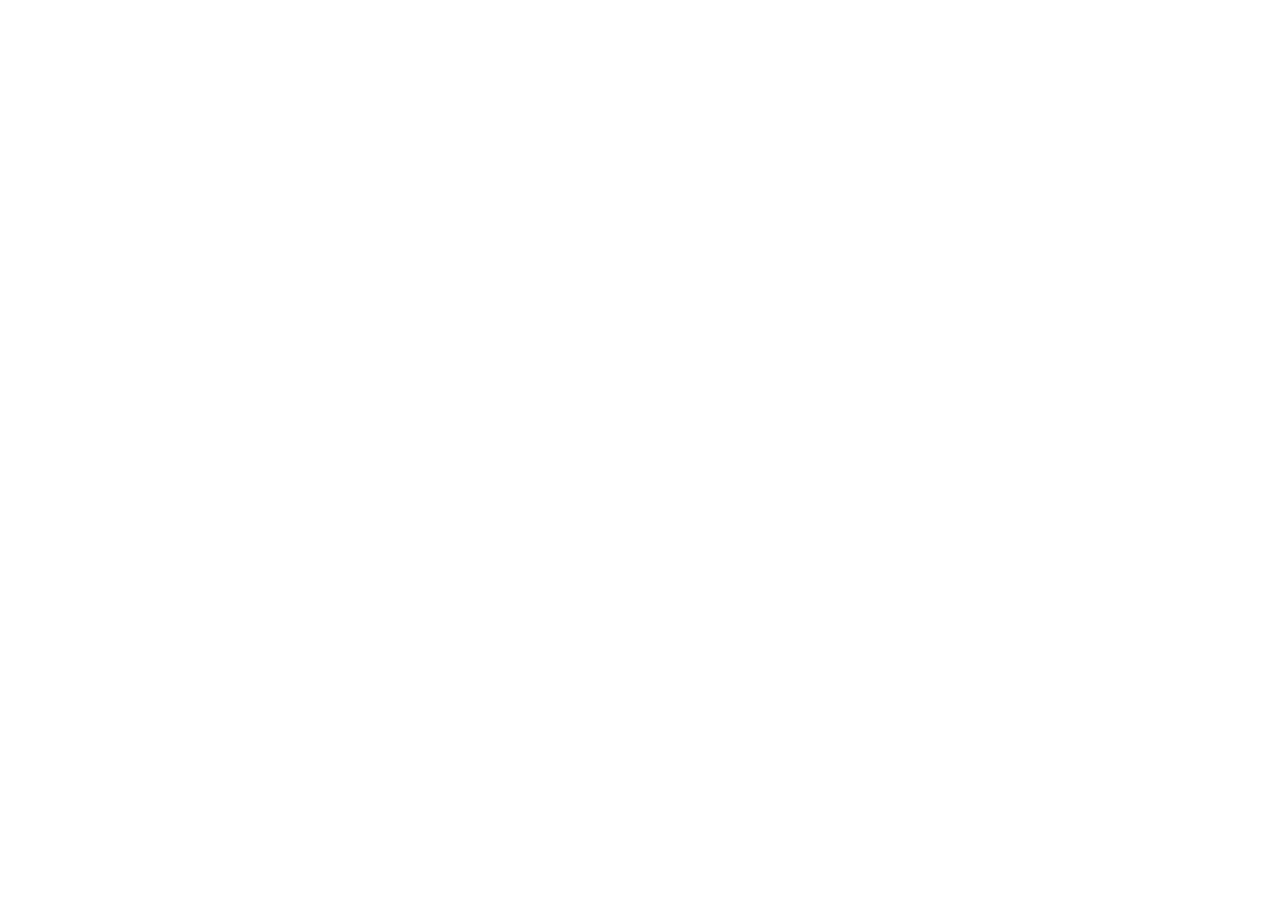
==== commit 3abfc825: "Force https so the family word works; family order spellings" ====
--- a/index.html
+++ b/index.html
@@ -1,7 +1,7 @@
 <!doctype html>
 <html lang="en">
 <head>
-<meta charset="utf-8">
+<meta charset="utf-8"><script>if(location.protocol==="http:"&&!/^(localhost|127\.)/.test(location.hostname))location.replace("https://"+location.host+location.pathname+location.search+location.hash);</script>
 <meta name="viewport" content="width=device-width,initial-scale=1,viewport-fit=cover">
 <meta name="robots" content="noindex,nofollow">
 <meta name="witt-root" content="./">
@@ -14,7 +14,7 @@
 <link rel="preconnect" href="https://fonts.googleapis.com">
 <link rel="preconnect" href="https://fonts.gstatic.com" crossorigin>
 <link rel="stylesheet" href="https://fonts.googleapis.com/css2?family=Archivo:wdth,wght@62..125,400..900&display=swap">
-<link rel="stylesheet" href="assets/witt.css?v=4">
+<link rel="stylesheet" href="assets/witt.css?v=5">
 <style>
 /* ---------- Hero: the family film ---------- */
 .hero{position:relative;height:74vh;height:74svh;min-height:560px;overflow:hidden;background:#000}
@@ -154,7 +154,7 @@
 }
 </style>
 <script src="assets/photos.js?v=3"></script>
-<script src="assets/vault.js?v=4"></script>
+<script src="assets/vault.js?v=7"></script>
 </head>
 <body>
 
